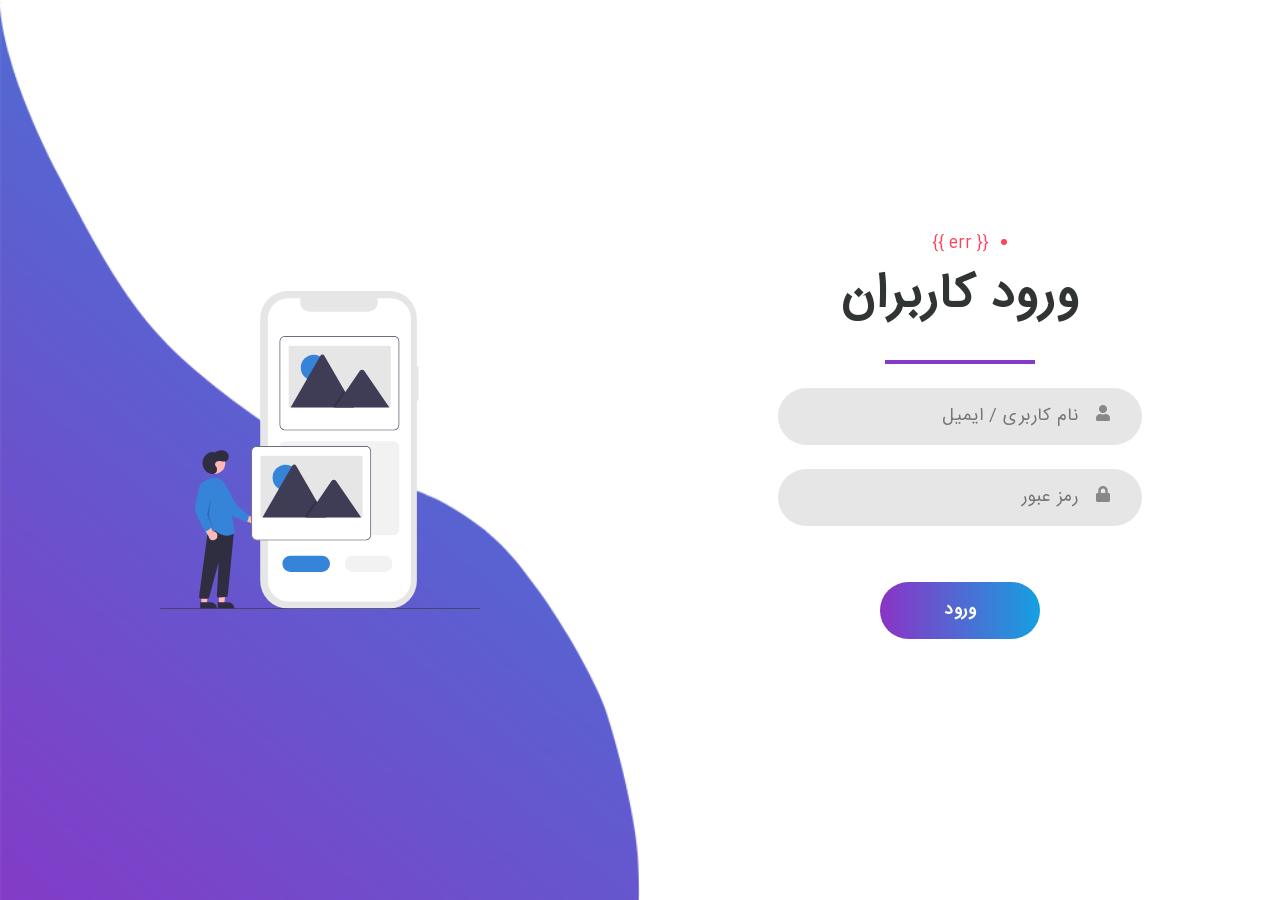
==== views/login.html @ 16005c55 "project" ====
<!doctype html>
<html lang="en">
<head>
    <meta charset="UTF-8">
    <meta name="viewport"
          content="shrink-to-fit=no ,width=device-width, user-scalable=no, initial-scale=1.0, maximum-scale=1.0, minimum-scale=1.0">
    <meta http-equiv="X-UA-Compatible" content="ie=edge">
    <title>ورود کاربران</title>

    <!--    <link rel="stylesheet" href="https://maxcdn.bootstrapcdn.com/bootstrap/4.0.0/css/bootstrap.min.css" integrity="sha384-Gn5384xqQ1aoWXA+058RXPxPg6fy4IWvTNh0E263XmFcJlSAwiGgFAW/dAiS6JXm" crossorigin="anonymous">-->
    <link rel="stylesheet" href="../public/css/style.css">
    <link rel="stylesheet" href="https://cdnjs.cloudflare.com/ajax/libs/font-awesome/5.15.2/css/all.min.css"
          integrity="sha512-HK5fgLBL+xu6dm/Ii3z4xhlSUyZgTT9tuc/hSrtw6uzJOvgRr2a9jyxxT1ely+B+xFAmJKVSTbpM/CuL7qxO8w=="
          crossorigin="anonymous"/>
</head>
<body>
<div id="app">

    <section class="side">
        <img src="../public/image/img.svg">
    </section>

    <section class="main">


        <div class="login-container">
<!--            <div>-->
<!--                <p v-html="error"></p>-->
<!--            </div>-->

            <ul>
                <li class="error" v-for="err in error">{{ err }}</li>
            </ul>


            <p class="title">ورود کاربران</p>
            <div class="separator"></div>

            <form action="" class="login-form">
                <div class="form-control">
                    <input type="text" placeholder="نام کاربری / ایمیل " v-model="user_name">
                    <i class="fas fa-user"></i>
                </div>


                <div class="form-control">
                    <input type="password" placeholder="رمز عبور " v-model="password">
                    <i class="fas fa-lock"></i>
                </div>
                <button class="submit" @click="checkUserData">ورود</button>
            </form>
        </div>

    </section>


</div>


<!--<script src="https://code.jquery.com/jquery-3.2.1.slim.min.js" integrity="sha384-KJ3o2DKtIkvYIK3UENzmM7KCkRr/rE9/Qpg6aAZGJwFDMVNA/GpGFF93hXpG5KkN" crossorigin="anonymous"></script>-->
<!--<script src="https://cdnjs.cloudflare.com/ajax/libs/popper.js/1.12.9/umd/popper.min.js" integrity="sha384-ApNbgh9B+Y1QKtv3Rn7W3mgPxhU9K/ScQsAP7hUibX39j7fakFPskvXusvfa0b4Q" crossorigin="anonymous"></script>-->
<!--<script src="https://maxcdn.bootstrapcdn.com/bootstrap/4.0.0/js/bootstrap.min.js" integrity="sha384-JZR6Spejh4U02d8jOt6vLEHfe/JQGiRRSQQxSfFWpi1MquVdAyjUar5+76PVCmYl" crossorigin="anonymous"></script>-->

<script src="../node_modules/vue/dist/vue.min.js"></script>

<script>
    new Vue({
        el: "#app",

        data: () => ({
            user_name: '',
            password: '',
            error: '',
        }),

        methods: {
            checkUserData(e) {
                this.error =[];

                if (!this.user_name) {
                    this.error.push('نام کاربری خود را وارد نمایید');
                }

                if (!this.password) {
                    // this.error += '<br/>رمز عبور خود را وارد نمایید';
                    this.error.push('رمز عبور خود را وارد نمایید');

                }
                if (this.error.length === 0) {
                    alert("خوش آمدید");
                }
                console.log(this.error);
                e.preventDefault();
            }
        },
    });
</script>
</body>
</html>
---- public/css/style.css ----
* {
    margin: 0;
    padding: 0;
    box-sizing: border-box;
    color: #303433;
}

@font-face {
    font-family: IRANSans;
    font-style: normal;
    src: url('../font/IRANSansWeb(FaNum).ttf') format('truetype');
}
body {
    min-height: 100vh;
    width: 100%;
    display: grid;
    grid-template-columns: 1fr 1fr;
    font-family: IRANSans;
}
#app{
    width: 100%;
    height: 100vh;
    display: contents;
}

section {
    display: flex;
    justify-content: center;
    align-items: center;
}

section.side {
    background: url("../image/bk.png") no-repeat;
    background-size: 100% 102%;
}

.side img {
    width: 50%;
    max-width: 50%;
}

.login-container {
    max-width: 450px;
    padding: 24px;
    display: flex;
    flex-direction: column;
    align-items: center;
}

.title {
    font-size: 3em;
    font-weight: bold;
    text-align: center;
    letter-spacing: 1px;
}

.separator {
    width: 150px;
    height: 4px;
    background-color: #843bc7;
    margin: 24px;
}

.login-form {
    width: 100%;
    display: flex;
    flex-direction: column;

}

.form-control {
    width: 100%;
    position: relative;
    margin-bottom: 24px;
}

input, button {
    border: none;
    outline: none;
    background-color: red;
    border-radius: 30px;
    font-size: 1.1em;
    font-family: IRANSans;

}

input {
    width: 100%;
    background: #e6e6e6;
    color: #333;
    letter-spacing: .5px;
    padding: 14px 64px;
    direction: rtl;
}

input ~ i {
    position: absolute;
    top: 25px;
    right: 32px;
    transform: translateY(-50%);
    color: #888;
    transition: color 0.4s;
}

input:focus ~ i {
    color: #843bc7;
}

button.submit {
    color: #fff;
    padding: 14px 64px;
    margin: 32px auto;
    letter-spacing: .5px;
    font-weight: bold;
    background-image: linear-gradient(to right,#8b33c5,#15a0e1);
    cursor:pointer;
    transition: opacity 0.4s;
}
button.submit:hover{
    opacity: 0.8;
}

.error{
    color: #ff415a;
    direction: rtl;
    text-align: right;
}




@media (max-width: 780px) {
    body{
        display: flex;
        justify-content: center;
        align-items: center;
    }
    .side{
        display: none;
    }
}
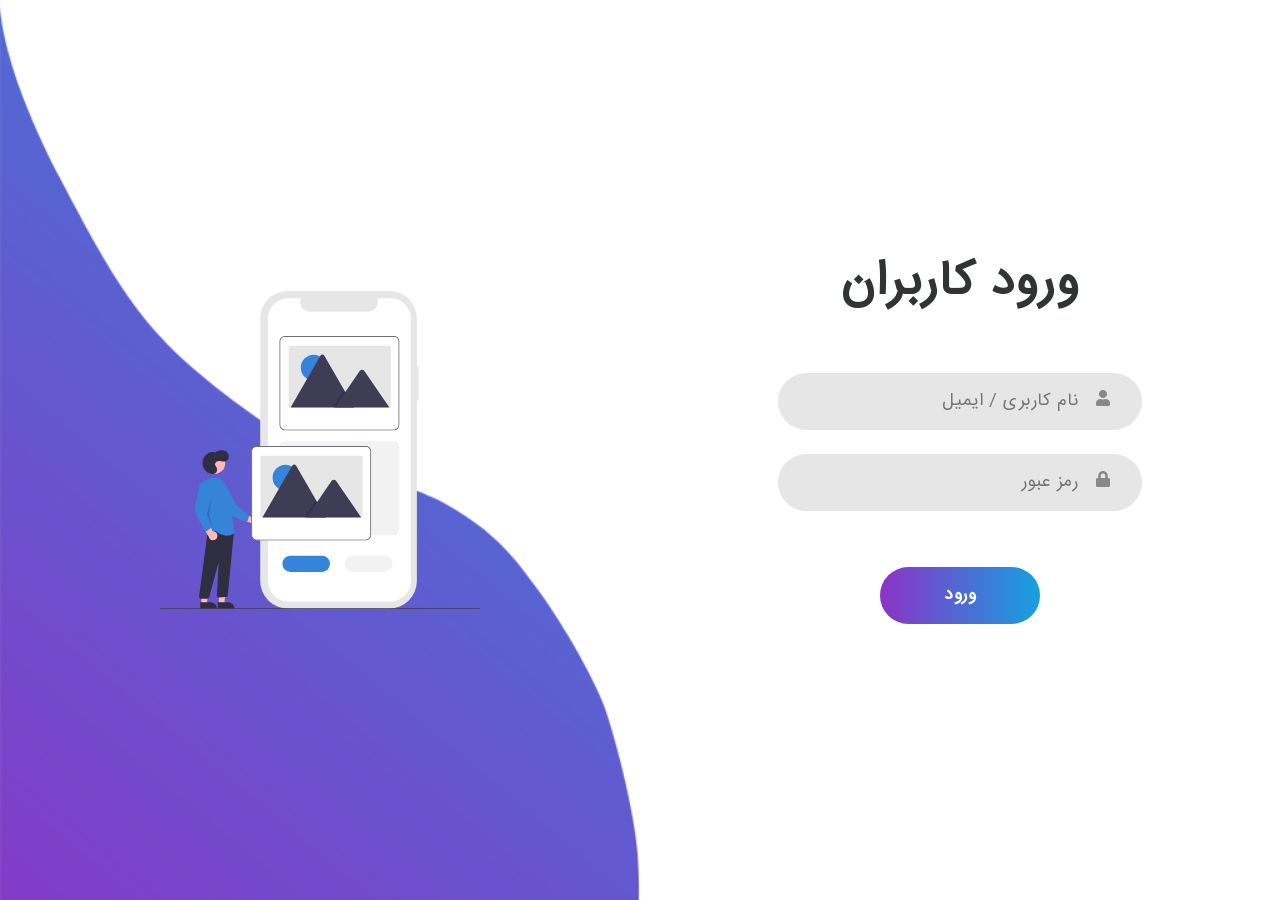
==== commit f7246179: "project" ====
--- a/views/login.html
+++ b/views/login.html
@@ -17,7 +17,7 @@
 <div id="app">
 
     <section class="side">
-        <img src="../public/image/img.svg">
+        <img src="../public/image/img.svg" alt="fffg">
     </section>
 
     <section class="main">
@@ -28,13 +28,13 @@
 <!--                <p v-html="error"></p>-->
 <!--            </div>-->
 
-            <ul>
+            <!-- <ul>
                 <li class="error" v-for="err in error">{{ err }}</li>
-            </ul>
+            </ul> -->
 
 
             <p class="title">ورود کاربران</p>
-            <div class="separator"></div>
+        
 
             <form action="" class="login-form">
                 <div class="form-control">
@@ -42,11 +42,22 @@
                     <i class="fas fa-user"></i>
                 </div>
 
+                <!-- display error -->
+                <div>
+                <p class="error" v-html="error_name"></p>
+                 </div>
 
                 <div class="form-control">
                     <input type="password" placeholder="رمز عبور " v-model="password">
                     <i class="fas fa-lock"></i>
                 </div>
+
+                <!-- display error -->
+                <div>
+                <p class="error" v-html="error_password"></p>
+                <p v-if="!error_password" class="error" v-html="error_password_length"></p>
+
+            </div>
                 <button class="submit" @click="checkUserData">ورود</button>
             </form>
         </div>
@@ -70,26 +81,38 @@
         data: () => ({
             user_name: '',
             password: '',
-            error: '',
+            error_name: '',
+            error_password: '',
+            error_password_length:'',
         }),
 
         methods: {
             checkUserData(e) {
-                this.error =[];
+                this.error_name ='';
+                this.error_password ='';
+                this.error_password_length ='';
 
                 if (!this.user_name) {
-                    this.error.push('نام کاربری خود را وارد نمایید');
+                    this.error_name = 'نام کاربری یا ایمیل خود را وارد نمایید';
+                    // this.error.push('نام کاربری خود را وارد نمایید');
                 }
 
                 if (!this.password) {
-                    // this.error += '<br/>رمز عبور خود را وارد نمایید';
-                    this.error.push('رمز عبور خود را وارد نمایید');
+                    this.error_password = 'رمز عبور خود را وارد نمایید';
+                    // this.error.push('رمز عبور خود را وارد نمایید');
 
                 }
-                if (this.error.length === 0) {
+                 
+                if(this.password.length < 8){
+                    this.error_password_length = 'رمز عبور باید حداقل 8 کاراکتر باشد';
+                 }else{
+                    this.error_password_length.clear(); 
+                 }
+
+                if (this.error_name.length === 0 && this.error_password.length === 0 && this.error_password ===0) {
                     alert("خوش آمدید");
                 }
-                console.log(this.error);
+
                 e.preventDefault();
             }
         },
--- a/public/css/style.css
+++ b/public/css/style.css
@@ -10,6 +10,18 @@
     font-style: normal;
     src: url('../font/IRANSansWeb(FaNum).ttf') format('truetype');
 }
+
+@media (max-width: 780px) {
+    body{
+        display: flex;
+        justify-content: center;
+        align-items: center;
+    }
+    .side{
+        display: none;
+    }
+}
+
 body {
     min-height: 100vh;
     width: 100%;
@@ -17,6 +29,7 @@
     grid-template-columns: 1fr 1fr;
     font-family: IRANSans;
 }
+
 #app{
     width: 100%;
     height: 100vh;
@@ -52,6 +65,7 @@
     font-weight: bold;
     text-align: center;
     letter-spacing: 1px;
+    margin-bottom: 50px;
 }
 
 .separator {
@@ -124,19 +138,14 @@
     color: #ff415a;
     direction: rtl;
     text-align: right;
+    margin-top: -20px;
+    margin-right: 20px;
+    padding: 0;
+    margin-bottom: 20px;
 }
 
 
 
 
-@media (max-width: 780px) {
-    body{
-        display: flex;
-        justify-content: center;
-        align-items: center;
-    }
-    .side{
-        display: none;
-    }
-}
 
+
